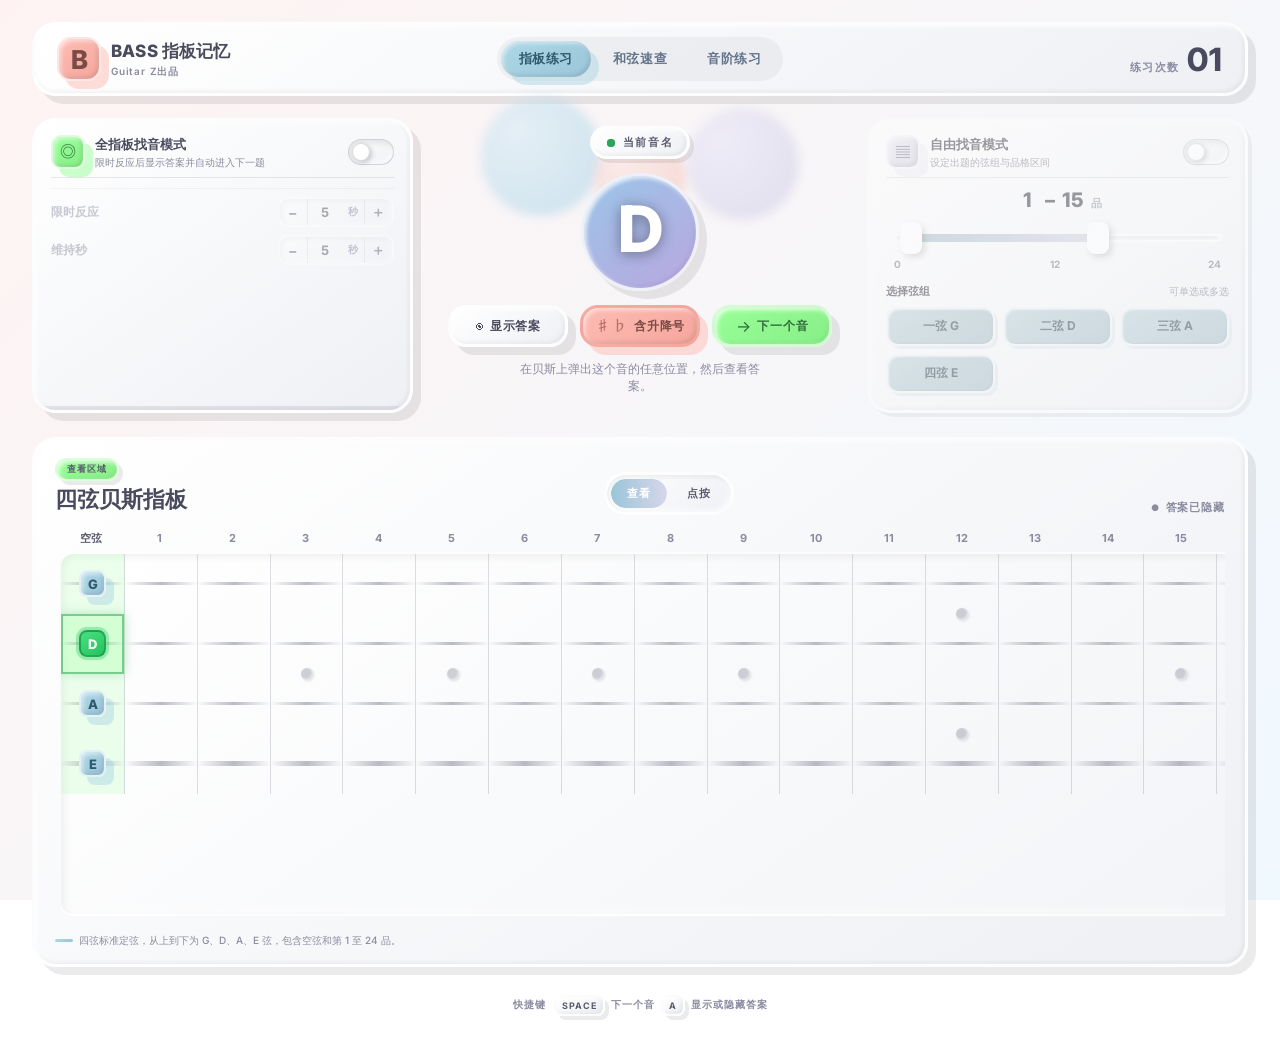
==== index.html @ ee055e01 "feat: 四弦贝斯指板记忆站（指板/和弦音琶音/音阶三页） - 沿用吉他站交互模式（乱序找音、点按练习、自动评分、限时分模式） - 指板：4 弦标准 E-A-D-G（含空弦和 0–24 品），5 弦" ====
<!doctype html>
<html lang="zh-CN">
  <head>
    <meta charset="UTF-8" />
    <meta name="viewport" content="width=device-width, initial-scale=1.0" />
    <meta name="theme-color" content="#fef3f2" />
    <title>BASS 指板记忆</title>
    <link rel="icon" href="data:image/svg+xml,%3Csvg xmlns='http://www.w3.org/2000/svg' viewBox='0 0 32 32'%3E%3Crect x='1' y='1' width='30' height='30' rx='7' fill='%23fef3f2' stroke='%23cdd3e0' stroke-width='2'/%3E%3Ctext x='16' y='23' text-anchor='middle' font-family='Arial' font-weight='bold' font-size='20' fill='%23f5a69c'%3EG%3C/text%3E%3C/svg%3E" />
    <link rel="preconnect" href="https://fonts.googleapis.com" />
    <link rel="preconnect" href="https://fonts.gstatic.com" crossorigin />
    <link href="https://fonts.googleapis.com/css2?family=Inter:wght@300;400;500;600;700;800&display=swap" rel="stylesheet" />
    <link rel="stylesheet" href="styles.css?v=24" />
  </head>
  <body>
    <main class="app-shell">
      <header class="topbar reveal fade-in">
        <a class="brand" href="index.html" aria-label="回到指板练习首页">
          <span class="brand-mark" aria-hidden="true">B</span>
          <span>
            <strong>BASS 指板记忆</strong>
            <small>Guitar Z出品</small>
          </span>
        </a>
        <nav class="tool-nav tabs" aria-label="工具导航">
          <a class="tool-tab active" href="index.html" aria-current="page">指板练习</a>
          <a class="tool-tab" href="chords.html">和弦速查</a>
          <a class="tool-tab" href="scales.html">音阶练习</a>
        </nav>
        <div class="round-count" aria-live="polite">
          <span>练习次数</span>
          <strong id="roundCount">01</strong>
        </div>
      </header>

      <!-- 新布局：顶部三栏（全指板找音模式 / 自由找音模式 / 当前音名）横向并列；下方指板铺满整列 -->
      <div class="layout-split">
        <div class="top-row">
          <!-- 左：全指板找音模式 -->
          <aside class="sidebar-controls sidebar-left reveal" aria-label="全指板找音模式">
            <article class="control-card brutal-shadow reveal stagger-1" id="autoRevealCard">
              <div class="control-title-row">
                <div class="control-icon" aria-hidden="true">◎</div>
                <div>
                  <h2>全指板找音模式</h2>
                  <p>限时反应后显示答案并自动进入下一题</p>
                </div>
                <label class="switch">
                  <input id="autoRevealToggle" type="checkbox" />
                  <span class="switch-track"><span class="switch-thumb"></span></span>
                  <span class="sr-only">开启全指板找音模式</span>
                </label>
              </div>
              <div class="setting-row" id="autoRevealSetting">
                <div class="speed-line">
                  <label for="autoRevealAtSeconds">限时反应</label>
                  <div class="number-field">
                    <button type="button" data-step-target="autoRevealAtSeconds" data-step="-1" aria-label="减少限时反应秒数">−</button>
                    <input id="autoRevealAtSeconds" type="number" value="5" min="1" max="60" step="1" inputmode="numeric" aria-label="限时反应秒数" />
                    <span>秒</span>
                    <button type="button" data-step-target="autoRevealAtSeconds" data-step="1" aria-label="增加限时反应秒数">＋</button>
                  </div>
                </div>
                <div class="speed-line">
                  <label for="autoRevealHoldSeconds">维持秒</label>
                  <div class="number-field">
                    <button type="button" data-step-target="autoRevealHoldSeconds" data-step="-1" aria-label="减少维持秒数">−</button>
                    <input id="autoRevealHoldSeconds" type="number" value="5" min="1" max="60" step="1" inputmode="numeric" aria-label="答案维持秒数" />
                    <span>秒</span>
                    <button type="button" data-step-target="autoRevealHoldSeconds" data-step="1" aria-label="增加维持秒数">＋</button>
                  </div>
                </div>
              </div>
              <div class="timer-track" aria-hidden="true"><span id="revealProgress"></span></div>
            </article>
          </aside>

          <!-- 中：当前音名 -->
          <section class="hero current-note-col reveal" aria-labelledby="current-note-label">
            <div class="hero-orbs" aria-hidden="true">
              <span class="orb orb-1"></span>
              <span class="orb orb-2"></span>
              <span class="orb orb-3"></span>
            </div>
            <div class="eyebrow reveal fade-in stagger-1" id="current-note-label">
              <span class="pulse-dot"></span>
              当前音名
            </div>

            <div class="note-column reveal scale-in stagger-2">
              <div class="note-stage">
                <div class="note-card brutal-shadow-lg" aria-live="assertive">
                  <span id="currentNote">C</span>
                </div>
              </div>
              <div class="note-actions">
                <button class="side-action reveal-action brutal-shadow brutal-shadow-hover" id="revealButton" type="button">
                  <span class="action-icon" aria-hidden="true">◉</span>
                  <span>显示答案</span>
                </button>
                <button class="side-action accidental-action brutal-shadow brutal-shadow-hover active" id="accidentalsToggle" type="button" aria-pressed="true">
                  <span class="action-icon" aria-hidden="true">♯♭</span>
                  <span>含升降号</span>
                </button>
                <button class="side-action next-action brutal-shadow brutal-shadow-hover" id="nextButton" type="button">
                  <span class="action-icon" aria-hidden="true">→</span>
                  <span>下一个音</span>
                </button>
              </div>
              <p class="instruction" id="instruction">在贝斯上弹出这个音的任意位置，然后查看答案。</p>
            </div>
          </section>

          <!-- 右：自由找音模式 -->
          <aside class="sidebar-controls sidebar-right reveal" aria-label="自由找音模式">
            <article class="control-card difficulty-card brutal-shadow reveal stagger-2" id="difficultyCard">
              <div class="control-title-row">
                <div class="control-icon" aria-hidden="true">▤</div>
                <div>
                  <h2>自由找音模式</h2>
                  <p>设定出题的弦组与品格区间</p>
                </div>
                <label class="switch">
                  <input id="difficultyToggle" type="checkbox" />
                  <span class="switch-track"><span class="switch-thumb"></span></span>
                  <span class="sr-only">开启自由找音模式</span>
                </label>
              </div>
              <div class="fret-range-slider" role="group" aria-label="品格范围选择">
                <div class="range-values" aria-live="polite">
                  <span id="fretRangeMin">1</span>
                  <span>–</span>
                  <span id="fretRangeMax">15</span>
                  <span>品</span>
                </div>
                <div class="range-track-wrap">
                  <div class="range-track-bg"></div>
                  <div class="range-track-fill" id="fretRangeFill"></div>
                  <input type="range" id="fretRangeMinInput" min="0" max="24" value="1" step="1" aria-label="起始品格" />
                  <input type="range" id="fretRangeMaxInput" min="0" max="24" value="15" step="1" aria-label="结束品格" />
                </div>
                <div class="range-labels">
                  <span>0</span>
                  <span>12</span>
                  <span>24</span>
                </div>
              </div>

              <div class="string-select-block">
                <div class="string-select-head">
                  <span class="string-select-label">选择弦组</span>
                  <span class="string-select-hint">可单选或多选</span>
                </div>
                <div class="string-buttons" id="stringButtons" role="group" aria-label="弦组选择">
                  <button type="button" class="string-btn" data-string="1">一弦 G</button>
                  <button type="button" class="string-btn" data-string="2">二弦 D</button>
                  <button type="button" class="string-btn" data-string="3">三弦 A</button>
                  <button type="button" class="string-btn" data-string="4">四弦 E</button>
                </div>
              </div>
            </article>
          </aside>
        </div>

        <section class="fretboard-section brutal-shadow reveal" aria-labelledby="fretboard-title">
          <div class="section-heading">
            <div>
              <p class="section-kicker" id="sectionKicker">查看区域</p>
              <h1 id="fretboard-title">四弦贝斯指板</h1>
            </div>

            <div class="mode-tabs" role="tablist" aria-label="模式切换（查看 / 点按）">
              <button class="mode-tab active" id="browseModeTab" type="button" role="tab" aria-selected="true" data-mode="browse">查看</button>
              <button class="mode-tab" id="practiceModeTab" type="button" role="tab" aria-selected="false" data-mode="practice">点按</button>
            </div>

            <div class="answer-status" id="answerStatus">
              <span aria-hidden="true">●</span>
              <span>答案已隐藏</span>
            </div>
          </div>

          <div class="practice-stats brutal-shadow" id="practiceStats" hidden>
            <div class="stat-item"><span>本题进度</span><strong id="statProgress">0 / 0</strong></div>
            <div class="stat-item"><span>首答正确</span><strong id="statCorrect">0</strong></div>
            <div class="stat-item"><span>答错题数</span><strong id="statWrong">0</strong></div>
            <div class="stat-item"><span>正确率</span><strong id="statAccuracy">—</strong></div>
            <div class="stat-item stat-best"><span>该难度最佳</span><strong id="statBest">—</strong></div>
          </div>

          <div class="fretboard-scroll" id="fretboardScroll" tabindex="0" aria-label="四弦贝斯指板，可横向滚动">
            <div class="fretboard-wrap">
              <div class="fret-numbers" id="fretNumbers"></div>
              <div class="fretboard" id="fretboard"></div>
            </div>
          </div>
          <p class="fretboard-hint"><span class="hint-line"></span> 四弦标准定弦，从上到下为 G、D、A、E 弦，包含空弦和第 1 至 24 品。</p>
        </section>
      </div>

      <footer class="reveal fade-in">
        <span>快捷键</span>
        <kbd>Space</kbd> 下一个音
        <kbd>A</kbd> 显示或隐藏答案
      </footer>
    </main>

    <div class="summary-overlay" id="summaryOverlay" hidden>
      <div class="summary-card brutal-shadow-lg" role="dialog" aria-modal="true" aria-labelledby="summaryTitle">
        <p class="section-kicker">本轮成绩</p>
        <h2 id="summaryTitle">本轮完成</h2>
        <p class="summary-sub" id="summarySub">本轮练习题已全部完成</p>
        <div class="summary-grid">
          <div><span>本轮题数</span><strong id="summaryTotal">0</strong></div>
          <div><span>首答正确</span><strong id="summaryCorrect">0</strong></div>
          <div><span>正确率</span><strong id="summaryAccuracy">0%</strong></div>
          <div><span>用时</span><strong id="summaryTime">0:00</strong></div>
          <div><span>平均每题</span><strong id="summaryAvg">0.0s</strong></div>
          <div><span>该难度最佳</span><strong id="summaryBest">0%</strong></div>
        </div>
        <button class="summary-again" id="summaryAgain" type="button">再来一轮</button>
      </div>
    </div>

    <script src="app.js?v=19"></script>
    <script>
      // 滚动触发入场动画：进入视口时添加 .in-view（播放一次）
      (function () {
        var nodes = document.querySelectorAll('.reveal');
        var reduce = window.matchMedia('(prefers-reduced-motion: reduce)').matches;
        if (reduce || !('IntersectionObserver' in window)) {
          nodes.forEach(function (el) { el.classList.add('in-view'); });
          return;
        }
        var io = new IntersectionObserver(function (entries) {
          entries.forEach(function (entry) {
            if (entry.isIntersecting) {
              entry.target.classList.add('in-view');
              io.unobserve(entry.target);
            }
          });
        }, { threshold: 0.12, rootMargin: '0px 0px -6% 0px' });
        nodes.forEach(function (el) { io.observe(el); });
      })();
    </script>
  </body>
</html>
---- styles.css ----
/* ============================================================
   Claymorphism — 黏土拟态浅色主题
   配色：浅桃→浅蓝页面渐变 + 白→浅灰中性黏土卡片 + 四色柔和彩色黏土
        （柔桃 / 宝宝蓝 / 薄荷 / 丁香）
   语言：双重阴影（外投影 + 内高光/内阴影）+ 大圆角 + 3px 白边
   交互：按钮 hover 上浮、active 下压（沿用 .clay-btn 逻辑）
   注：所有 class 名与 app.js 保持一致，仅重定义视觉层；
       布局 grid/flex、JS 状态类、@keyframes、媒体查询、reduced-motion
       全部原样保留。
   ============================================================ */

:root {
  color-scheme: light;

  /* 页面背景：浅桃 → 浅蓝，非常淡 */
  --bg: linear-gradient(135deg, #fef3f2 0%, #f0f9ff 100%);

  /* 中性黏土（卡片 / 导航栏基础） */
  --surface: linear-gradient(145deg, #ffffff, #eef0f4);

  /* 四种柔和低饱和彩色黏土 */
  --surface-pink: linear-gradient(145deg, #FDBCB4, #f5a69c);
  --surface-blue: linear-gradient(145deg, #ADD8E6, #9bc5d9);
  --surface-mint: linear-gradient(145deg, #98FF98, #88ef88);
  --surface-lilac: linear-gradient(145deg, #E6E6FA, #d6d6ea);

  --clay-border: 3px solid rgba(255, 255, 255, 0.8);
  --clay-border-sm: 2px solid rgba(255, 255, 255, 0.7);

  /* 中性黏土双重阴影 */
  --shadow-clay:
    8px 8px 0 rgba(0, 0, 0, 0.08),
    inset -2px -2px 4px rgba(0, 0, 0, 0.05),
    inset 2px 2px 4px rgba(255, 255, 255, 0.8);
  /* hover 上浮时更大的外投影 */
  --shadow-clay-lift:
    10px 10px 0 rgba(0, 0, 0, 0.08),
    inset -2px -2px 4px rgba(0, 0, 0, 0.05),
    inset 2px 2px 4px rgba(255, 255, 255, 0.8);
  /* active 下压时更小的外投影 */
  --shadow-clay-sm:
    4px 4px 0 rgba(0, 0, 0, 0.08),
    inset -2px -2px 4px rgba(0, 0, 0, 0.05),
    inset 2px 2px 4px rgba(255, 255, 255, 0.8);

  /* 彩色黏土阴影 */
  --shadow-clay-pink:
    8px 8px 0 rgba(253, 188, 180, 0.5),
    inset -2px -2px 4px rgba(0, 0, 0, 0.1),
    inset 2px 2px 4px rgba(255, 255, 255, 0.6);
  --shadow-clay-blue:
    8px 8px 0 rgba(173, 216, 230, 0.5),
    inset -2px -2px 4px rgba(0, 0, 0, 0.1),
    inset 2px 2px 4px rgba(255, 255, 255, 0.6);
  --shadow-clay-mint:
    8px 8px 0 rgba(152, 255, 152, 0.5),
    inset -2px -2px 4px rgba(0, 0, 0, 0.1),
    inset 2px 2px 4px rgba(255, 255, 255, 0.6);
  --shadow-clay-lilac:
    8px 8px 0 rgba(230, 230, 250, 0.5),
    inset -2px -2px 4px rgba(0, 0, 0, 0.1),
    inset 2px 2px 4px rgba(255, 255, 255, 0.6);

  /* 文字（深灰，绝不用白字） */
  --text: #4a4a5e;
  --text-2: #5b5b70;
  --text-3: #8a8aa0;

  /* 强调色（中饱和，保证浅底可读） */
  --blue: #6fa8c4;
  --blue-400: #4f8fb0;
  --purple: #a855f7;
  --purple-400: #8b3fd1;
  --pink: #f5a69c;
  --green: #2fa45a;

  --radius-card: 24px;
  --radius-btn: 18px;
  --radius-pill: 999px;

  --font: "Inter", "PingFang SC", "Microsoft YaHei", "Hiragino Sans GB", sans-serif;
}

* { box-sizing: border-box; }

html { scroll-behavior: smooth; }

body {
  margin: 0;
  min-width: 320px;
  max-width: 100%;
  overflow-x: hidden;
  min-height: 100vh;
  color: var(--text-2);
  background: var(--bg);
  background-attachment: fixed;
  font-family: var(--font);
  font-weight: 500;
  -webkit-font-smoothing: antialiased;
  text-rendering: optimizeLegibility;
}

button, input, select { font: inherit; }
button { color: inherit; cursor: pointer; }
[hidden] { display: none !important; }

.sr-only {
  position: absolute; width: 1px; height: 1px; padding: 0; margin: -1px;
  overflow: hidden; clip: rect(0, 0, 0, 0); white-space: nowrap; border: 0;
}

/* ---- 原 Neubrutalism 工具类：重定义为黏土阴影（保留类名） ---- */
.brutal-shadow { box-shadow: var(--shadow-clay); }
.brutal-shadow-lg { box-shadow: var(--shadow-clay); }
.brutal-shadow-hover { transition: transform .25s ease, box-shadow .25s ease; }

.app-shell {
  position: relative;
  width: 100%;
  max-width: 100%;
  margin: 0;
  padding: 22px 32px 24px;
}

/* ===================== 桌面左右分栏布局（方案三） ===================== */
/* 左：练习设置侧栏（粘性、垂直堆叠）；右：当前音名 + 指板主区 */
.layout-split {
  display: flex;
  flex-direction: column;
  gap: 18px;
  align-items: stretch;
}

/* 顶部三栏：全指板找音模式 / 自由找音模式 / 当前音名 横向并列 */
.top-row {
  display: grid;
  grid-template-columns: minmax(240px, 1fr) minmax(260px, 1.1fr) minmax(240px, 1fr);
  gap: 18px;
  align-items: stretch;
}

.sidebar-controls {
  display: grid;
  gap: 14px;
  align-self: stretch;
  position: static;
}

.main-column {
  display: flex;
  flex-direction: column;
  gap: 18px;
  min-width: 0; /* 允许内部指板横向滚动时正确收缩 */
}

/* ===================== 顶栏 ===================== */
.topbar {
  display: grid;
  grid-template-columns: 1fr auto 1fr;
  align-items: center;
  gap: 8px;
  min-height: 54px;
  padding: 9px 16px;
  margin-bottom: 18px;
  background: var(--surface);
  border: var(--clay-border);
  border-radius: var(--radius-card);
  box-shadow: var(--shadow-clay);
}
.brand { justify-self: start; }
.tool-nav { justify-self: center; }
.round-count { justify-self: end; }

.brand {
  display: flex;
  gap: 10px;
  align-items: center;
  color: var(--text);
  text-decoration: none;
}

.brand-mark {
  display: grid;
  width: 36px;
  height: 36px;
  place-items: center;
  color: #7a4a44; /* 深色同色系，保证可读 */
  background: var(--surface-pink);
  border: var(--clay-border-sm);
  border-radius: 12px;
  font-family: var(--font);
  font-size: 20px;
  font-weight: 800;
  box-shadow: var(--shadow-clay-pink);
}

.brand strong, .brand small { display: block; }
.brand strong {
  font-size: 14px;
  font-weight: 800;
  letter-spacing: 0.01em;
  color: var(--text);
}
.brand small { margin-top: 2px; font-size: 9px; font-weight: 600; color: var(--text-3); letter-spacing: 0.08em; }

.round-count {
  display: flex; align-items: baseline; gap: 8px;
  font-size: 11px; font-weight: 700; text-transform: uppercase; letter-spacing: 0.1em;
  color: var(--text-3);
}
.round-count strong { font-family: var(--font); font-size: 24px; font-weight: 800; color: var(--text); }

/* 顶栏工具导航（与其他工具页互链） */
.tool-nav { display: flex; align-items: center; margin-right: 4px; }
.tool-link {
  display: inline-flex;
  align-items: center;
  gap: 6px;
  padding: 8px 14px;
  color: #2f5a6e;
  background: var(--surface-blue);
  border: var(--clay-border-sm);
  border-radius: var(--radius-pill);
  font-size: 11px;
  font-weight: 700;
  letter-spacing: 0.04em;
  text-decoration: none;
  box-shadow: var(--shadow-clay-blue);
  transition: transform .2s ease, box-shadow .2s ease, filter .2s ease;
}
.tool-link:hover { transform: translateY(-2px); filter: brightness(1.05); }
.tool-link:active { transform: translateY(1px); }
.tool-link:focus-visible { outline: 3px solid var(--purple-400); outline-offset: 2px; }

/* 顶栏双 Tab 切换器（指板练习 ↔ 和弦速查） */
.tool-nav.tabs {
  gap: 4px;
  padding: 4px;
  margin-right: 0;
  background: rgba(15, 23, 42, 0.04);
  border-radius: var(--radius-pill);
}
.tool-tab {
  display: inline-flex;
  align-items: center;
  justify-content: center;
  padding: 7px 16px;
  border-radius: var(--radius-pill);
  font-size: 12px;
  font-weight: 700;
  letter-spacing: 0.04em;
  color: #64748b;
  text-decoration: none;
  white-space: nowrap;
  transition: transform .2s ease, box-shadow .2s ease, filter .2s ease, background .2s ease, color .2s ease;
}
.tool-tab:hover { color: #2f5a6e; }
.tool-tab.active {
  color: #2f5a6e;
  background: var(--surface-blue);
  box-shadow: var(--shadow-clay-blue);
}
.tool-tab.active:hover { filter: brightness(1.05); }
.tool-tab:active { transform: translateY(1px); }
.tool-tab:focus-visible { outline: 3px solid var(--purple-400); outline-offset: 2px; }

/* 桌面大屏：放大标题栏，让顶部视觉更有分量，同时进一步压缩旧空白 */
@media (min-width: 1041px) {
  .topbar { min-height: 72px; padding: 12px 22px; margin-bottom: 22px; }
  .brand-mark { width: 44px; height: 44px; font-size: 26px; border-radius: 14px; }
  .brand strong { font-size: 17px; }
  .brand small { font-size: 10px; }
  .round-count strong { font-size: 32px; }
  .tool-link { padding: 9px 16px; font-size: 12px; }
  .tool-tab { padding: 9px 18px; font-size: 13px; }

  /* 分栏：随屏幕加宽适当放大侧栏与间距，内容铺满 */
  .layout-split { grid-template-columns: minmax(268px, 300px) minmax(0, 1fr); gap: 24px; }
  .sidebar-controls { gap: 16px; }
  .control-card { padding: 16px 18px 14px; }
  .control-card h2 { font-size: 15px; }

  /* 中央音名：更大更醒目 */
  .note-card { width: 152px; height: 152px; }
  .note-card span { font-size: 86px; }
  .note-actions { gap: 14px; }
  .side-action { width: 140px; min-height: 48px; font-size: 13px; }
  .instruction { font-size: 13px; max-width: 300px; }

  /* 指板区域：放大行高与字号，铺满宽度 */
  .section-heading h1 { font-size: 28px; }
  .fretboard-section { padding: 20px 26px 20px; }
  .fretboard { grid-template-rows: repeat(6, 46px); }
  .fret-numbers { font-size: 12px; }
  .fretboard-hint { font-size: 11px; }
  .answer-note { width: 30px; height: 30px; font-size: 13px; }
  .fret-inlay { width: 14px; height: 14px; }
  .practice-stats { padding: 12px 18px; }
  .stat-item strong { font-size: 17px; }
  .mode-tab { padding: 9px 20px; font-size: 12px; }
}

/* 超宽屏：增加外边距呼吸感，并适度放大侧栏与核心字号 */
@media (min-width: 1600px) {
  .app-shell { padding: 26px 48px 28px; }
  .layout-split { grid-template-columns: minmax(300px, 340px) minmax(0, 1fr); gap: 32px; }
  .sidebar-controls { gap: 18px; }
  .note-card { width: 168px; height: 168px; }
  .note-card span { font-size: 96px; }
  .section-heading h1 { font-size: 32px; }
  .fretboard { grid-template-rows: repeat(6, 52px); }
  .answer-note { width: 34px; height: 34px; font-size: 14px; }
}

/* ===================== Hero ===================== */
.hero {
  position: relative;
  padding: 8px 0 18px;
  text-align: center;
  overflow: visible;
}

/* 浮动柔光黏土球（视差感） */
.hero-orbs {
  position: absolute;
  left: 0; right: 0; top: -30px;
  height: 320px;
  pointer-events: none;
  z-index: 0;
}
.orb {
  position: absolute;
  border-radius: 50%;
  filter: blur(5px);
  opacity: 0.5;
  will-change: transform;
}
.orb-1 {
  width: 120px; height: 120px; left: 12%; top: 8px;
  background: radial-gradient(circle at 30% 30%, #cfe8f5, #aed6ea 70%);
  animation: float 6s ease-in-out infinite;
}
.orb-2 {
  width: 92px; height: 92px; left: 50%; margin-left: -46px; top: 44px;
  background: radial-gradient(circle at 30% 30%, #fbe0db, #f5c4bb 70%);
  animation: float 7s ease-in-out infinite 0.6s;
}
.orb-3 {
  width: 112px; height: 112px; right: 12%; top: 20px;
  background: radial-gradient(circle at 30% 30%, #e4e2f7, #d2cfe9 70%);
  animation: float 6.5s ease-in-out infinite 1.2s;
}

.eyebrow {
  position: relative;
  z-index: 1;
  display: inline-flex;
  align-items: center;
  gap: 8px;
  margin-bottom: 14px;
  padding: 6px 14px;
  color: var(--text-2);
  background: var(--surface);
  border: var(--clay-border);
  border-radius: var(--radius-pill);
  box-shadow: var(--shadow-clay-sm);
  font-size: 11px;
  font-weight: 700;
  letter-spacing: 0.14em;
  text-transform: uppercase;
}

.pulse-dot {
  display: inline-block;
  width: 8px; height: 8px;
  border-radius: 50%;
  background: var(--green);
  position: relative;
}
.pulse-dot::after {
  content: "";
  position: absolute;
  inset: 0;
  border-radius: 50%;
  background: var(--green);
  animation: pulse-ring 1.6s ease-out infinite;
}

/* ===================== 控制卡片（侧栏内） ===================== */
/* 注：原 .main-stage / .stage-controls 三栏布局已重构为 .layout-split 左右分栏，
   本区块仅保留 .control-card 及其子元素的视觉与交互规则。 */

/* ---- 控制卡片：中性黏土 + 悬停上浮 ---- */
.control-card {
  position: relative;
  padding: 14px 16px 12px;
  overflow: hidden;
  background: var(--surface);
  border: var(--clay-border);
  border-radius: var(--radius-card);
  box-shadow: var(--shadow-clay);
  display: flex;
  flex-direction: column;
  transition: opacity .7s ease, transform .7s ease, translate .3s ease,
              box-shadow .3s ease, border-color .3s ease;
}
.control-card:hover {
  translate: 0 -6px;
  box-shadow: var(--shadow-clay-lift);
  border-color: rgba(255, 255, 255, 0.95);
}
.control-card.disabled {
  opacity: 0.55 !important;
  pointer-events: none;
  filter: grayscale(0.55);
  cursor: not-allowed;
  box-shadow: var(--shadow-clay-sm);
  transition: opacity .7s ease, filter .3s ease, box-shadow .3s ease, border-color .3s ease;
}
/* 自由找音模式开关始终可点，用于从查看模式一键进入点按模式 */
.difficulty-card .switch { pointer-events: auto; }
/* 练习模式下高亮难度卡片，标识其当前可操作 */
.control-card.highlight {
  border-color: rgba(178, 162, 222, 0.95);
  box-shadow: var(--shadow-clay-lilac), 0 0 0 3px rgba(230, 230, 250, 0.7);
}
.control-card.highlight:hover {
  border-color: rgba(178, 162, 222, 0.95);
  box-shadow: var(--shadow-clay-lilac), 0 0 0 3px rgba(230, 230, 250, 0.7);
}

.control-title-row {
  display: grid;
  grid-template-columns: 34px 1fr auto;
  gap: 10px;
  align-items: center;
  padding-bottom: 8px;
  border-bottom: 1px solid rgba(120, 120, 140, 0.18);
}
.control-icon {
  display: grid;
  width: 34px; height: 34px;
  place-items: center;
  color: #2f5a6e;
  background: var(--surface-blue);
  border: var(--clay-border-sm);
  border-radius: 10px;
  font-size: 16px;
  box-shadow: var(--shadow-clay-blue);
}
.accidental-card .control-icon,
.difficulty-card .control-icon { font-size: 14px; }
/* 自动模式 = 薄荷；升降号 = 桃；难度 = 丁香 */
#autoRevealCard .control-icon { background: var(--surface-mint); color: #2f6b3a; box-shadow: var(--shadow-clay-mint); }
.accidental-card .control-icon { background: var(--surface-pink); color: #7a4a44; box-shadow: var(--shadow-clay-pink); }
.difficulty-card .control-icon { background: var(--surface-lilac); color: #4a4a6e; box-shadow: var(--shadow-clay-lilac); }

.control-card h2 { margin: 0 0 2px; font-size: 13px; font-weight: 700; color: var(--text); }
.control-card p { margin: 0; font-size: 10px; font-weight: 500; color: var(--text-3); line-height: 1.3; }

.switch { position: relative; cursor: pointer; }
.switch input { position: absolute; opacity: 0; pointer-events: none; }
.switch-track {
  display: block; width: 46px; height: 26px; padding: 3px;
  background: var(--surface); border: 1px solid rgba(140, 140, 160, 0.35); border-radius: var(--radius-pill);
  box-shadow: inset 3px 3px 6px rgba(0, 0, 0, 0.1), inset -2px -2px 5px rgba(255, 255, 255, 0.85);
  transition: background .2s ease, border-color .2s ease;
}
.switch-thumb {
  display: block; width: 18px; height: 18px; background: #ffffff;
  border: 1px solid rgba(120, 120, 140, 0.25); border-radius: 50%;
  transition: transform .2s ease, background .2s ease;
  box-shadow: 2px 2px 5px rgba(0, 0, 0, 0.2);
}
.switch input:checked + .switch-track { background: var(--surface-mint); border-color: rgba(255, 255, 255, 0.7); }
.switch input:checked + .switch-track .switch-thumb { transform: translateX(16px); background: #ffffff; border-color: rgba(255,255,255,0.5); }
.switch input:focus-visible + .switch-track { outline: 3px solid var(--purple-400); outline-offset: 2px; }

.setting-row {
  display: flex; align-items: center; justify-content: space-between;
  margin-top: 10px; padding-top: 8px;
  border-top: 1px solid rgba(120, 120, 140, 0.18);
  font-size: 12px; font-weight: 700; color: var(--text-3);
  opacity: 0.45; pointer-events: none; transition: opacity .2s ease;
}
.setting-row.enabled { opacity: 1; pointer-events: auto; }
.setting-row > span:first-child,
.setting-row > label { font-size: 10px; font-weight: 700; text-transform: uppercase; letter-spacing: 0.08em; opacity: 0.85; }

.number-field {
  display: flex; height: 30px; align-items: center;
  color: var(--text); background: var(--surface);
  border: var(--clay-border-sm); border-radius: 10px;
  box-shadow: inset 2px 2px 5px rgba(0, 0, 0, 0.07), inset -2px -2px 5px rgba(255, 255, 255, 0.8);
}
.number-field button {
  width: 28px; height: 100%; padding: 0; background: transparent; border: 0;
  border-right: 1px solid rgba(120, 120, 140, 0.2); color: var(--text-2);
  font-weight: 700; font-size: 14px; cursor: pointer;
  transition: background .15s ease, color .15s ease;
}
.number-field button:hover { background: rgba(155, 197, 217, 0.35); color: var(--text); }
.number-field button:last-child { border-right: 0; border-left: 1px solid rgba(120, 120, 140, 0.2); }
.number-field input {
  width: 34px; padding: 0; text-align: center; background: transparent; border: 0; outline: 0;
  color: var(--text); font-weight: 700; font-size: 13px; appearance: textfield;
}
.number-field input::-webkit-inner-spin-button { display: none; }
.number-field span { padding: 0 6px; font-size: 10px; font-weight: 700; color: var(--text-3); }
.speed-fields { display: flex; align-items: center; gap: 6px; flex-wrap: wrap; }
.equals { font-size: 14px; font-weight: 700; color: var(--text-3); }
.speed-line { display: flex; align-items: center; justify-content: space-between; gap: 8px; width: 100%; }
.setting-row#autoRevealSetting { flex-direction: column; align-items: stretch; gap: 8px; }

.timer-track { position: absolute; right: 0; bottom: 0; left: 0; height: 4px; background: rgba(120, 120, 140, 0.14); }
.timer-track span { display: block; width: 0; height: 100%; background: var(--surface-blue); border-radius: 0 4px 4px 0; }


/* 品格区间双滑块 */
.fret-range-slider { margin-top: 10px; }
.string-select-block { margin-top: 14px; }
.string-select-head {
  display: flex; align-items: baseline; justify-content: space-between;
  gap: 8px; margin-bottom: 8px;
}
.string-select-label { font-size: 11px; font-weight: 700; color: var(--text); }
.string-select-hint { font-size: 10px; font-weight: 500; color: var(--text-3); }
.string-buttons { display: grid; grid-template-columns: repeat(3, 1fr); gap: 8px; }
.string-btn {
  appearance: none; -webkit-appearance: none;
  border: 2px solid rgba(255, 255, 255, 0.7);
  border-radius: 12px; padding: 9px 0; font-family: var(--font);
  font-size: 12px; font-weight: 600; cursor: pointer; color: var(--text-3);
  background: #f1f3f8;
  box-shadow: inset 1px 1px 2px rgba(0, 0, 0, 0.04), inset -1px -1px 2px rgba(255, 255, 255, 0.85);
  transition: transform .15s ease, box-shadow .2s ease, background .2s ease, color .2s ease;
}
.string-btn:hover { transform: translateY(-2px); }
.string-btn:active { transform: translateY(1px); }
.string-btn.active {
  color: #2f5a6e; font-weight: 700;
  background: linear-gradient(145deg, #ADD8E6, #9bc5d9);
  border-color: rgba(255, 255, 255, 0.8);
  box-shadow: 3px 3px 0 rgba(173, 216, 230, 0.35), inset -1px -1px 2px rgba(0, 0, 0, 0.06), inset 1px 1px 2px rgba(255, 255, 255, 0.6);
}
.string-btn:focus-visible { outline: 3px solid var(--purple-400); outline-offset: 2px; }
.range-values {
  display: flex; align-items: baseline; justify-content: center; gap: 4px; margin-bottom: 10px;
  font-size: 20px; font-weight: 800; color: var(--text);
}
.range-values span:nth-child(1),
.range-values span:nth-child(3) { display: inline-block; min-width: 28px; text-align: center; }
.range-values span:nth-child(4) { font-size: 11px; font-weight: 700; opacity: 0.8; color: var(--text-3); }

.range-track-wrap { position: relative; height: 32px; margin: 0 8px; }
.range-track-bg,
.range-track-fill {
  position: absolute; top: 50%; left: 0; right: 0; height: 8px; margin-top: -4px;
  background: var(--surface); border: 2px solid rgba(255, 255, 255, 0.85); border-radius: var(--radius-pill);
  box-shadow: inset 2px 2px 4px rgba(0, 0, 0, 0.07), inset -2px -2px 4px rgba(255, 255, 255, 0.8);
}
.range-track-fill { right: auto; background: linear-gradient(90deg, #9bc5d9, #d6d6ea); border: 0; box-shadow: none; }

.range-track-wrap input[type="range"] {
  position: absolute; top: 0; left: -8px; width: calc(100% + 16px); height: 100%;
  margin: 0; padding: 0; background: transparent;
  -webkit-appearance: none; appearance: none; pointer-events: none;
}
.range-track-wrap input[type="range"]::-webkit-slider-runnable-track { height: 8px; background: transparent; }
.range-track-wrap input[type="range"]::-moz-range-track { height: 8px; background: transparent; }
.range-track-wrap input[type="range"]::-webkit-slider-thumb {
  position: relative; z-index: 2; width: 22px; height: 32px; margin-top: -12px;
  background: #ffffff; border: 2px solid rgba(255, 255, 255, 0.9); border-radius: 8px;
  box-shadow: 3px 3px 6px rgba(0, 0, 0, 0.18);
  cursor: pointer; pointer-events: auto; -webkit-appearance: none; appearance: none;
  transition: transform .12s ease;
}
.range-track-wrap input[type="range"]::-moz-range-thumb {
  width: 22px; height: 32px; background: #ffffff; border: 2px solid rgba(255, 255, 255, 0.9); border-radius: 8px;
  box-shadow: 3px 3px 6px rgba(0, 0, 0, 0.18); cursor: pointer; pointer-events: auto;
}
.range-track-wrap input[type="range"]:active::-webkit-slider-thumb { transform: scale(1.12); }
.range-track-wrap input[type="range"]:focus-visible::-webkit-slider-thumb { outline: 3px solid var(--purple-400); outline-offset: 2px; }
.range-track-wrap input[type="range"]:focus-visible::-moz-range-thumb { outline: 3px solid var(--purple-400); outline-offset: 2px; }

.range-labels { display: flex; justify-content: space-between; margin-top: 4px; padding: 0 8px; font-size: 10px; font-weight: 700; color: var(--text-3); }

/* ===================== 中央音名列 ===================== */
.note-column {
  display: flex;
  flex-direction: column;
  align-items: center;
  justify-content: center;
  align-self: center;
  text-align: center;
  gap: 14px;
  width: fit-content;
  margin: 0 auto;
  position: relative;
  z-index: 1;
}

.note-stage { display: flex; justify-content: center; align-items: center; }

.note-card {
  position: relative;
  display: grid;
  width: 118px;
  height: 118px;
  place-items: center;
  color: #fff;
  background: linear-gradient(145deg, #9bc5e8, #b9a7e0);
  border: var(--clay-border);
  border-radius: 50%;
  box-shadow: var(--shadow-clay);
  transition: transform .3s ease, box-shadow .3s ease;
}
.note-card:hover {
  transform: translateY(-6px) scale(1.03);
  box-shadow: var(--shadow-clay-lift);
}
.note-card span {
  display: block;
  position: relative;
  width: 100%;
  text-align: center;
  font-family: var(--font);
  font-size: 64px;
  line-height: 1;
  font-weight: 800;
  transform: translateY(-3px);
  text-shadow: 0 2px 14px rgba(0, 0, 0, 0.4);
}
/* 升降号作为右上角小标 */
.note-card .note-accidental {
  position: absolute;
  left: 58%;
  top: 10%;
  display: inline-block;
  width: auto;
  font-size: 0.5em;
  line-height: 1;
  font-weight: 800;
  pointer-events: none;
  white-space: nowrap;
  text-shadow: none;
}
.note-card.accidental { background: linear-gradient(145deg, #f5a69c, #ec9aa6); }
.note-card.pop span { animation: note-pop 320ms ease; }
@keyframes note-pop {
  0% { opacity: 0; transform: scale(0.65) rotate(-8deg); }
  100% { opacity: 1; transform: scale(1) rotate(0) translateY(-3px); }
}

.note-actions { display: flex; gap: 12px; justify-content: center; }

/* 按钮：黏土凸起 + hover 上浮 / active 下压 */
.side-action {
  position: relative;
  overflow: hidden;
  display: inline-flex;
  width: 120px;
  min-height: 42px;
  align-items: center;
  justify-content: center;
  gap: 6px;
  border: var(--clay-border);
  border-radius: var(--radius-btn);
  background: var(--surface);
  color: var(--text);
  font-size: 12px;
  font-weight: 700;
  text-transform: uppercase;
  letter-spacing: 0.06em;
  box-shadow: var(--shadow-clay);
  transition: transform .25s ease, box-shadow .25s ease, border-color .25s ease, color .25s ease;
}
.side-action > * { position: relative; z-index: 1; }
.side-action::after {
  content: "";
  position: absolute;
  inset: 0;
  border-radius: inherit;
  background: transparent;
  transform: scale(0);
  opacity: 0;
  transition: transform .4s ease, opacity .35s ease;
  z-index: 0;
}
.side-action:hover {
  transform: translateY(-2px);
  box-shadow: var(--shadow-clay-lift);
  border-color: rgba(255, 255, 255, 0.95);
  color: var(--text);
}
.side-action:hover::after { transform: scale(1); opacity: 1; }
.side-action:active { transform: translateY(2px); box-shadow: var(--shadow-clay-sm); }
.side-action:focus-visible { outline: 3px solid var(--purple-400); outline-offset: 2px; }

.next-action { background: var(--surface-mint); border-color: rgba(255, 255, 255, 0.6); color: #2f6b3a; }
.next-action::after { background: transparent; }

/* 含升降号：可点击切换，高亮（active）表示题目默认包含升降号 */
.accidental-action { background: var(--surface); color: var(--text-3); border-color: var(--clay-border); }
.accidental-action.active {
  background: var(--surface-pink);
  color: #7a4a44;
  border-color: rgba(245, 166, 156, 0.7);
  box-shadow: var(--shadow-clay-pink);
}
.accidental-action.active .action-icon { color: #b96e64; }

.action-icon { font-size: 16px; font-weight: 400; }
.instruction { margin: 0; font-size: 12px; font-weight: 500; max-width: 240px; line-height: 1.4; color: var(--text-3); }

/* ===================== 指板区 ===================== */
.fretboard-section {
  position: relative;
  padding: 16px 20px 16px;
  background: var(--surface);
  border: var(--clay-border);
  border-radius: 24px;
  box-shadow: var(--shadow-clay);
}

.section-heading { display: flex; align-items: flex-end; justify-content: space-between; gap: 12px; margin-bottom: 12px; flex-wrap: wrap; }
.section-kicker {
  display: inline-block; margin: 0 0 4px; padding: 3px 10px;
  color: var(--text-2); background: var(--surface-mint);
  border: var(--clay-border-sm); border-radius: var(--radius-pill);
  font-size: 9px; font-weight: 700; letter-spacing: 0.12em; text-transform: uppercase;
  box-shadow: var(--shadow-clay-sm);
}
.section-heading h1 {
  margin: 0; font-family: var(--font); font-size: 22px; font-weight: 800;
  color: var(--text);
}

/* 浏览 / 练习 模式切换：border-fill（渐变从左铺满） */
.mode-tabs {
  display: flex; padding: 4px; gap: 4px;
  background: var(--surface); border: var(--clay-border); border-radius: var(--radius-pill);
  box-shadow: inset 2px 2px 5px rgba(0, 0, 0, 0.07), inset -2px -2px 5px rgba(255, 255, 255, 0.8);
}
.mode-tab {
  position: relative;
  overflow: hidden;
  z-index: 0;
  padding: 7px 16px;
  background: transparent;
  border: 0;
  border-radius: var(--radius-pill);
  cursor: pointer;
  font-size: 11px;
  font-weight: 700;
  letter-spacing: 0.08em;
  text-transform: uppercase;
  color: var(--text-2);
  transition: color .3s ease;
}
.mode-tab::before {
  content: "";
  position: absolute;
  inset: 0;
  background: linear-gradient(90deg, #9bc5d9, #d6d6ea);
  border-radius: var(--radius-pill);
  transform: scaleX(0);
  transform-origin: left;
  transition: transform .3s ease;
  z-index: -1;
}
.mode-tab:hover { color: var(--text); }
.mode-tab:hover::before { transform: scaleX(1); }
.mode-tab.active { color: #fff; }
.mode-tab.active::before { transform: scaleX(1); }
.mode-tab:focus-visible { outline: 3px solid var(--purple-400); outline-offset: 2px; }

.answer-status { display: flex; align-items: center; gap: 6px; font-size: 11px; font-weight: 700; text-transform: uppercase; letter-spacing: 0.08em; color: var(--text-3); }
.answer-status > span:first-child { color: var(--text-3); font-size: 9px; }
.answer-status.visible { color: var(--green); }
.answer-status.visible > span:first-child { color: var(--green); }

/* 练习统计栏 */
.practice-stats {
  display: flex; flex-wrap: wrap; align-items: center; gap: 6px;
  margin: -4px 0 12px; padding: 10px 14px;
  background: var(--surface-mint);
  border: var(--clay-border-sm);
  border-radius: 14px;
  box-shadow: var(--shadow-clay-mint);
}
.stat-item { display: flex; align-items: baseline; gap: 5px; padding-right: 8px; border-right: 1px solid rgba(47, 107, 58, 0.25); }
.stat-item:last-child { border-right: 0; }
.stat-item span { font-size: 9px; font-weight: 700; text-transform: uppercase; letter-spacing: 0.08em; color: var(--text-3); }
.stat-item strong { font-family: var(--font); font-size: 15px; font-weight: 800; color: var(--text); }
.stat-item.stat-best strong { color: var(--green); }

.fretboard-scroll {
  overflow-x: auto;
  padding: 4px 4px 12px;
  scrollbar-color: var(--text-3) transparent;
  scrollbar-width: thin;
  -webkit-overflow-scrolling: touch;
}
.fretboard-scroll::-webkit-scrollbar { height: 10px; }
.fretboard-scroll::-webkit-scrollbar-thumb { background: rgba(120, 120, 140, 0.4); border-radius: var(--radius-pill); }
.fretboard-scroll:focus-visible { outline: 3px solid var(--purple-400); outline-offset: 3px; }
.fretboard-wrap { width: 156.25%; }
.fret-numbers { display: grid; grid-template-columns: clamp(40px, 5vw, 72px) repeat(24, minmax(40px, 1fr)); min-width: max-content; }
.fret-numbers { margin-bottom: 6px; font-size: 11px; font-weight: 700; text-align: center; color: var(--text-3); }
.fret-numbers span:first-child { font-weight: 700; color: var(--text-2); }

.fretboard {
  position: relative;
  display: grid;
  grid-template-columns: clamp(40px, 5vw, 72px) repeat(24, minmax(40px, 1fr));
  grid-template-rows: repeat(6, 30px);
  overflow: hidden;
  min-width: max-content;
  background: linear-gradient(145deg, #ffffff, #eef0f4);
  border: var(--clay-border-sm);
  border-radius: 14px;
  box-shadow: inset 3px 3px 8px rgba(0, 0, 0, 0.06), inset -3px -3px 8px rgba(255, 255, 255, 0.7);
}

.fret-cell {
  position: relative;
  display: grid;
  place-items: center;
  margin: 0;
  padding: 0;
  background: transparent;
  border: 0;
  border-right: 1px solid rgba(120, 120, 140, 0.25);
  font: inherit;
  color: inherit;
  cursor: default;
  transition: background .25s ease, box-shadow .25s ease;
  /* 微信 web-view 触摸优化：禁止双击缩放、移除点击高亮，提升点按响应 */
  touch-action: manipulation;
  -webkit-tap-highlight-color: transparent;
  -webkit-user-select: none;
  user-select: none;
}
.fretboard.practice .fret-cell { cursor: pointer; }
/* 微信 web-view 中确保可点按格子的 pointer-events 不被父级滚动容器覆盖 */
.fretboard.practice .fret-cell.in-range {
  pointer-events: auto;
  touch-action: manipulation;
}
.fret-cell:focus-visible { outline: 3px solid var(--purple-400); outline-offset: -3px; z-index: 5; }
.fret-cell.open { background: rgba(152, 255, 152, 0.18); }
.fret-cell::after {
  content: "";
  position: absolute;
  z-index: 1;
  width: calc(100% + 2px);
  height: var(--string-size, 3px);
  left: -1px;
  background: linear-gradient(90deg, rgba(120, 120, 140, 0), rgba(120, 120, 140, 0.5), rgba(120, 120, 140, 0));
  pointer-events: none; /* 琴弦线不拦截点击，确保事件落在格子本体 */
}

.string-label {
  position: relative;
  z-index: 3;
  display: grid;
  width: 27px; height: 27px;
  place-items: center;
  color: #2f5a6e;
  background: var(--surface-blue);
  border: var(--clay-border-sm);
  border-radius: 8px;
  font-family: var(--font);
  font-weight: 800;
  font-size: 13px;
  box-shadow: var(--shadow-clay-blue);
  pointer-events: none; /* 弦名标签不拦截点击 */
}

.answer-note {
  position: relative;
  z-index: 4;
  display: grid;
  width: 26px; height: 26px;
  place-items: center;
  color: #2f5a6e;
  background: var(--surface-blue);
  border: var(--clay-border-sm);
  border-radius: 50%;
  box-shadow: var(--shadow-clay-blue);
  font-family: var(--font);
  font-size: 12px;
  font-weight: 800;
  letter-spacing: -0.04em;
  opacity: 0;
  transform: scale(0.5);
  transition: opacity .18s ease, transform .18s ease;
  pointer-events: none; /* 音名圆点不拦截点击，确保事件落在格子本体 */
}
.fretboard.show-answer .answer-note.match { opacity: 1; transform: scale(1); }

/* 空弦位置：当前音等于空弦音时，不再创建/显示 answer-note（避免与 string-label 重复），
   仅通过 cell.match 高亮 string-label，保持界面简洁 */
.fret-cell.open.match {
  background: rgba(152, 255, 152, 0.42);
  box-shadow: inset 0 0 0 2px rgba(47, 164, 90, 0.55), 0 0 10px rgba(47, 164, 90, 0.28);
}
.fret-cell.open.match .string-label {
  background: linear-gradient(145deg, #4ade80, #22c55e);
  color: #fff;
  border-color: rgba(21, 128, 61, 0.55);
  box-shadow: 0 0 0 3px rgba(34, 197, 94, 0.35);
}

/* 练习模式：限定品格区间之外的格子淡化 */
.fret-cell.dimmed { opacity: 0.28; pointer-events: none; }

/* 练习模式：选中的难度区间/弦组范围高亮（与 dimmed 形成强对比）
   浅蓝→丁香渐变填充 + 蓝色内描边环 + 柔和外发光，清晰标识当前可点按范围 */
.fret-cell.in-range {
  background: linear-gradient(145deg, rgba(173, 216, 230, 0.42), rgba(214, 214, 234, 0.34));
  box-shadow:
    inset 0 0 0 1.5px rgba(111, 168, 196, 0.6),
    inset 2px 2px 6px rgba(255, 255, 255, 0.55),
    0 0 8px rgba(155, 197, 217, 0.45);
}
/* 选中范围内、且处于悬停的点按单元格：进一步提亮，强调可交互 */
.fretboard.practice .fret-cell.in-range:hover {
  background: linear-gradient(145deg, rgba(173, 216, 230, 0.62), rgba(214, 214, 234, 0.5));
  box-shadow:
    inset 0 0 0 2px rgba(111, 168, 196, 0.8),
    inset 2px 2px 6px rgba(255, 255, 255, 0.6),
    0 0 12px rgba(155, 197, 217, 0.6);
}

/* 练习模式：答错闪红 */
.fret-cell.miss { animation: miss-flash 620ms ease; }
.fret-cell.miss::before {
  content: "✕";
  position: absolute;
  z-index: 6;
  display: grid;
  width: 22px; height: 22px;
  place-items: center;
  color: #fff;
  background: #ef4444;
  border: var(--clay-border-sm);
  border-radius: 50%;
  font-size: 12px;
  font-weight: 800;
  box-shadow: 3px 3px 6px rgba(239, 68, 68, 0.5);
}
@keyframes miss-flash {
  0% { background: rgba(239, 68, 68, 0.55); }
  100% { background: transparent; }
}

/* 练习模式：点中的正确格子高亮，并仅在该格子内显示答案圆点（不暴露其他弦答案） */
.fret-cell.hit .answer-note {
  outline: 3px solid #fff;
  outline-offset: 1px;
  box-shadow: 0 0 0 4px rgba(47, 164, 90, 0.5);
}
.fret-cell.hit .answer-note.match {
  opacity: 1;
  transform: scale(1);
}
/* 空弦位置点击正确后同样高亮 string-label（无 answer-note） */
.fret-cell.hit .string-label {
  outline: 3px solid #fff;
  outline-offset: 1px;
  box-shadow: 0 0 0 4px rgba(47, 164, 90, 0.5);
}

/* 真实品点标记（已写入 app.js，置于指板格子内） */
.fret-inlay {
  align-self: center;
  justify-self: center;
  width: 12px;
  height: 12px;
  border-radius: 50%;
  background: rgba(120, 120, 140, 0.35);
  box-shadow: 1px 1px 3px rgba(0, 0, 0, 0.12), inset -1px -1px 2px rgba(255, 255, 255, 0.6);
  pointer-events: none;
  z-index: 2;
}

.fretboard-hint { display: flex; align-items: center; gap: 6px; margin: 6px 0 0; font-size: 10px; font-weight: 500; color: var(--text-3); }
.hint-line { width: 18px; height: 3px; border-radius: var(--radius-pill); background: var(--surface-blue); }

footer {
  display: flex; align-items: center; justify-content: center; gap: 6px;
  padding: 12px 0; margin-top: 16px;
  font-size: 10px; font-weight: 700; text-transform: uppercase; letter-spacing: 0.1em;
  color: var(--text-3);
}
footer > span { margin-right: 2px; }
footer a { margin-left: 6px; color: var(--text-2); text-underline-offset: 2px; font-weight: 700; }
footer a:hover { color: var(--blue); }
kbd { padding: 3px 6px; color: var(--text-2); background: var(--surface); border: var(--clay-border-sm); border-radius: 8px; font-family: var(--font); font-size: 9px; font-weight: 700; box-shadow: var(--shadow-clay-sm); }

/* ===================== 成绩汇总弹窗 ===================== */
.summary-overlay {
  position: fixed;
  inset: 0;
  z-index: 50;
  display: grid;
  place-items: center;
  padding: 20px;
  background: rgba(60, 60, 80, 0.35);
  backdrop-filter: blur(6px);
  -webkit-backdrop-filter: blur(6px);
}
.summary-card {
  width: min(460px, 100%);
  padding: 32px 30px 28px;
  text-align: center;
  background: var(--surface);
  border: var(--clay-border);
  border-radius: 24px;
  box-shadow: var(--shadow-clay-lift);
  animation: scaleIn .4s ease;
}
.summary-card .section-kicker { margin-bottom: 8px; }
.summary-card h2 {
  margin: 0; font-family: var(--font); font-size: 28px; font-weight: 800;
  color: var(--text);
}
.summary-sub { margin: 8px 0 0; font-size: 12px; font-weight: 500; color: var(--text-3); }
.summary-grid { display: grid; grid-template-columns: repeat(3, minmax(0, 1fr)); gap: 10px; margin: 22px 0; }
.summary-grid div { padding: 16px 8px 12px; background: var(--surface); border: var(--clay-border-sm); border-radius: 14px; box-shadow: var(--shadow-clay-sm); }
.summary-grid span { display: block; font-size: 10px; font-weight: 700; text-transform: uppercase; letter-spacing: 0.08em; color: var(--text-3); }
.summary-grid strong { display: block; margin-top: 5px; font-family: var(--font); font-size: 26px; font-weight: 800; color: var(--text); }
.summary-again {
  position: relative;
  overflow: hidden;
  display: inline-flex;
  min-width: 160px;
  min-height: 52px;
  align-items: center;
  justify-content: center;
  gap: 8px;
  color: #2f6b3a;
  background: var(--surface-mint);
  border: var(--clay-border-sm);
  border-radius: var(--radius-btn);
  font-family: var(--font);
  font-size: 13px;
  font-weight: 800;
  text-transform: uppercase;
  letter-spacing: 0.08em;
  box-shadow: var(--shadow-clay-mint);
  transition: transform .25s ease, box-shadow .25s ease, filter .25s ease;
}
.summary-again > * { position: relative; z-index: 1; }
.summary-again:hover { transform: translateY(-2px); box-shadow: var(--shadow-clay-lift); filter: brightness(1.04); }
.summary-again:active { transform: translateY(2px); box-shadow: var(--shadow-clay-sm); }
.summary-again:focus-visible { outline: 3px solid var(--purple-400); outline-offset: 3px; }

/* ===================== 入场动画（滚动触发 + stagger） ===================== */
/* 采用 animation（非 transition），避免 fill 锁死 transform 影响卡片 hover；
   卡片 hover 改用独立属性 translate，二者互不冲突。 */
.reveal { opacity: 0; }
.reveal.in-view {
  opacity: 1;
  animation-name: slideUp;
  animation-duration: .7s;
  animation-timing-function: ease;
  animation-fill-mode: both;
}
.reveal.fade-in.in-view {
  animation-name: fadeIn;
  animation-duration: .7s;
  animation-timing-function: ease;
  animation-fill-mode: both;
}
.reveal.scale-in.in-view {
  animation-name: scaleIn;
  animation-duration: .6s;
  animation-timing-function: ease;
  animation-fill-mode: both;
}

.stagger-1 { animation-delay: .1s; }
.stagger-2 { animation-delay: .2s; }
.stagger-3 { animation-delay: .3s; }
.stagger-4 { animation-delay: .4s; }

/* ===================== 关键帧 ===================== */
@keyframes fadeIn { from { opacity: 0; } to { opacity: 1; } }
@keyframes slideUp { from { opacity: 0; transform: translateY(40px); } to { opacity: 1; transform: translateY(0); } }
@keyframes scaleIn { from { opacity: 0; transform: scale(0.8); } to { opacity: 1; transform: scale(1); } }
@keyframes float {
  0%, 100% { transform: translateY(0); }
  50% { transform: translateY(-12px); }
}
@keyframes pulse-ring {
  0% { transform: scale(1); opacity: 0.7; }
  100% { transform: scale(2.4); opacity: 0; }
}

/* ===================== 响应式 ===================== */
@media (max-width: 760px) {
  .app-shell { width: 100%; margin-top: 14px; padding: 14px 14px 14px; }
  .topbar { min-height: 46px; padding: 6px 12px; margin-bottom: 10px; }
  .brand-mark { width: 30px; height: 30px; font-size: 16px; }
  .brand strong { font-size: 12px; }
  .brand small { font-size: 8px; }
  .round-count strong { font-size: 18px; }
  .round-count span { display: none; }
  .tool-nav { margin-right: 0; }
  .tool-link { padding: 6px 10px; font-size: 9px; }
  .tool-nav.tabs { padding: 3px; }
  .tool-tab { padding: 5px 10px; font-size: 10px; }

  /* Hero：压缩纵向间距，与小屏比例协调 */
  .hero { padding: 2px 0 6px; }
  .hero-orbs { height: 170px; top: -8px; }
  .orb-1 { width: 68px; height: 68px; }
  .orb-2 { width: 52px; height: 52px; margin-left: -26px; }
  .orb-3 { width: 62px; height: 62px; }
  .eyebrow { margin-bottom: 8px; padding: 5px 12px; font-size: 9px; }

  .layout-split { display: flex; flex-direction: column; gap: 12px; align-items: stretch; }
  .layout-split > * { min-width: 0; }
  /* 顶部三栏在移动端纵向堆叠：左栏 → 右栏 → 当前音名（按 DOM 顺序，不用 order 跨容器） */
  .top-row { grid-template-columns: 1fr; gap: 12px; }
  .note-card { width: 86px; height: 86px; }
  .note-card span { font-size: 46px; }
  .note-actions { order: 2; margin-top: 0; gap: 10px; }
  .side-action { width: 48px; height: 48px; min-height: 48px; padding: 0; }
  .side-action span:last-child { position: absolute; width: 1px; height: 1px; overflow: hidden; clip: rect(0, 0, 0, 0); }
  .instruction { margin-top: 0; font-size: 11px; max-width: 260px; }

  /* 侧栏控制卡片：移动端单列，单卡片铺满整栏宽度 */
  .sidebar-controls { position: static; display: grid; grid-template-columns: 1fr; grid-auto-rows: auto; gap: 10px; }
  .sidebar-controls .control-card { padding: 12px 14px; height: 100%; }
  .sidebar-controls .control-title-row { grid-template-columns: 32px 1fr auto; gap: 10px; padding-bottom: 8px; }
  .sidebar-controls .control-icon { width: 32px; height: 32px; font-size: 15px; }
  .sidebar-controls .control-card h2 { font-size: 13px; }
  /* 压缩：移动端隐藏描述文字以贴近正方形，保留开关/输入可用 */
  .sidebar-controls .control-card p { display: none; }
  .sidebar-controls .setting-row { display: flex; flex-direction: row; align-items: center; justify-content: space-between; gap: 8px; margin-top: 8px; padding-top: 8px; }
  .sidebar-controls .setting-row > span:first-child,
  .sidebar-controls .setting-row > label { white-space: nowrap; }
  .sidebar-controls .number-field { height: 28px; }
  .sidebar-controls .number-field button { width: 26px; }
  .sidebar-controls .number-field input { width: 30px; }
  .sidebar-controls .fret-range-slider { margin-top: 8px; }
  .sidebar-controls .range-values { font-size: 16px; margin-bottom: 6px; }
  .sidebar-controls .range-track-wrap { height: 24px; }
  .sidebar-controls .range-track-wrap input[type="range"]::-webkit-slider-thumb { width: 16px; height: 22px; margin-top: -10px; }
  .sidebar-controls .range-track-wrap input[type="range"]::-moz-range-thumb { width: 16px; height: 22px; }
  /* 自动模式卡片已上移为首位，无需特殊竖排；难度卡片占满整行，避免 2×2 网格出现空位 */
  .sidebar-controls .difficulty-card { grid-column: 1 / -1; }
  /* 难度卡片：弦组按钮收为单行 6 列、隐藏提示，进一步压低高度贴近正方形 */
  .sidebar-controls .difficulty-card .string-select-hint { display: none; }
  .sidebar-controls .difficulty-card .string-select-head { margin-bottom: 5px; }
  .sidebar-controls .difficulty-card .string-select-block { margin-top: 9px; }
  .sidebar-controls .difficulty-card .fret-range-slider { margin-top: 6px; }
  .sidebar-controls .difficulty-card .string-buttons { grid-template-columns: repeat(6, 1fr); gap: 4px; }
  .sidebar-controls .difficulty-card .string-btn { padding: 5px 0; font-size: 10px; }

  .fretboard-section { margin-inline: -8px; padding: 12px 12px; border-left: 0; border-right: 0; border-radius: 16px; }
  /* 标题行：标题 + 答案状态一行；模式切换独占整行，两个 tab 并排且都可见 */
  .section-heading { gap: 8px; margin-bottom: 10px; align-items: center; }
  .section-heading > div:first-child { flex: 1 1 auto; min-width: 0; }
  .section-heading h1 { font-size: 16px; }
  .answer-status { order: 2; margin-left: auto; font-size: 9px; white-space: nowrap; }
  .mode-tabs { order: 3; width: 100%; margin-top: 2px; }
  .mode-tab { flex: 1 1 0; min-width: 0; padding: 9px 10px; font-size: 11px; white-space: nowrap; }
  .fretboard { grid-template-rows: repeat(6, 26px); }
  .fret-numbers { font-size: 8px; margin-bottom: 3px; }
  .answer-note { width: 18px; height: 18px; font-size: 9px; }
  .fret-inlay { width: 9px; height: 9px; }
  .fret-cell.miss::before { width: 16px; height: 16px; font-size: 9px; }
  .practice-stats { gap: 4px; padding: 7px 9px; margin-bottom: 6px; }
  .stat-item strong { font-size: 12px; }
  .stat-item span { font-size: 8px; }
  .fretboard-hint { font-size: 8px; }
  footer { margin-top: 12px; padding: 9px 0; font-size: 8px; }
  kbd { padding: 2px 5px; font-size: 8px; }
}

@media (min-width: 761px) and (max-width: 1040px) {
  .layout-split { grid-template-columns: minmax(220px, 240px) minmax(0, 1fr); gap: 12px; }
  .note-card { width: 104px; height: 104px; }
  .note-card span { font-size: 56px; }
  .sidebar-controls { gap: 10px; }
  .sidebar-controls .control-card { padding: 12px 14px; }
  .section-heading { margin-bottom: 8px; }
  .fretboard { grid-template-rows: repeat(6, 28px); }
  .fret-numbers { margin-bottom: 5px; }
  .practice-stats { margin-bottom: 8px; }
}

/* 平板/触控设备优化：显著加大琴弦间距，降低误触 */
@media (min-width: 768px) and (max-width: 1366px),
       (hover: none) and (pointer: coarse) and (min-width: 768px) {
  .fretboard { grid-template-rows: repeat(6, 60px); }
}

/* 矮视口 — 手机：进一步压缩以容纳指板于首屏 */
@media (max-height: 780px) and (max-width: 760px) {
  .app-shell { margin-top: 8px; padding-bottom: 10px; }
  .topbar { min-height: 40px; padding: 4px 12px; margin-bottom: 6px; }
  .brand-mark { width: 26px; height: 26px; font-size: 14px; }
  .brand strong { font-size: 11px; }
  .brand small { font-size: 7px; }
  .round-count strong { font-size: 16px; }
  .hero { padding: 2px 0 4px; }
  .hero-orbs { height: 150px; }
  .eyebrow { margin-bottom: 6px; padding: 4px 10px; font-size: 8px; }
  .layout-split { gap: 8px; }
  .note-card { width: 64px; height: 64px; }
  .note-card span { font-size: 38px; }
  .note-actions { margin-top: 2px; gap: 6px; }
  .side-action { width: 40px; height: 40px; min-height: 40px; }
  .instruction { margin-top: 2px; font-size: 9px; max-width: 240px; }
  /* 侧栏单列（每栏仅 1 卡片），仅进一步压缩内部尺寸 */
  .sidebar-controls { grid-template-columns: 1fr; grid-auto-rows: auto; gap: 6px; }
  .sidebar-controls .control-card { padding: 7px 10px; height: 100%; }
  .sidebar-controls .control-title-row { grid-template-columns: 26px 1fr auto; gap: 8px; padding-bottom: 5px; }
  .sidebar-controls .control-icon { width: 26px; height: 26px; font-size: 12px; }
  .sidebar-controls .control-card h2 { font-size: 11px; }
  .sidebar-controls .control-card p { display: none; }
  .sidebar-controls .setting-row { display: flex; flex-direction: row; align-items: center; justify-content: space-between; gap: 6px; margin-top: 5px; padding-top: 5px; }
  .sidebar-controls .number-field { height: 24px; }
  .sidebar-controls .number-field button { width: 22px; }
  .sidebar-controls .number-field input { width: 26px; }
  .sidebar-controls .fret-range-slider { margin-top: 5px; }
  .sidebar-controls .range-values { font-size: 13px; margin-bottom: 3px; }
  .sidebar-controls .range-track-wrap { height: 16px; }
  .sidebar-controls .difficulty-card { grid-column: 1 / -1; }
  /* 难度卡片：进一步压缩 */
  .sidebar-controls .difficulty-card .string-select-hint { display: none; }
  .sidebar-controls .difficulty-card .string-select-head { margin-bottom: 3px; }
  .sidebar-controls .difficulty-card .string-select-block { margin-top: 6px; }
  .sidebar-controls .difficulty-card .fret-range-slider { margin-top: 4px; }
  .sidebar-controls .difficulty-card .string-buttons { grid-template-columns: repeat(6, 1fr); gap: 3px; }
  .sidebar-controls .difficulty-card .string-btn { padding: 3px 0; font-size: 8px; }
  .fretboard-section { padding: 9px 10px; }
  .section-heading { margin-bottom: 6px; gap: 6px; align-items: center; }
  .section-heading > div:first-child { flex: 1 1 auto; min-width: 0; }
  .section-heading h1 { font-size: 14px; }
  .answer-status { order: 2; margin-left: auto; font-size: 8px; white-space: nowrap; }
  .mode-tabs { order: 3; width: 100%; }
  .mode-tab { flex: 1 1 0; min-width: 0; padding: 7px 8px; font-size: 10px; white-space: nowrap; }
  .fretboard { grid-template-rows: repeat(6, 20px); }
  .fret-numbers { margin-bottom: 2px; font-size: 7px; }
  .fret-inlay { width: 7px; height: 7px; }
  .practice-stats { margin-bottom: 5px; padding: 4px 6px; }
  .stat-item strong { font-size: 10px; }
  .answer-note { width: 14px; height: 14px; font-size: 8px; }
  .fret-cell.miss::before { width: 12px; height: 12px; font-size: 7px; }
  .fretboard-hint { font-size: 7px; }
  footer { margin-top: 8px; padding: 6px 0; font-size: 7px; }
}

/* 矮视口 — 笔记本/平板：仅压缩侧栏卡片与指板行高 */
@media (max-height: 780px) and (min-width: 761px) {
  .layout-split { gap: 10px; }
  .note-card { width: 96px; height: 96px; }
  .note-card span { font-size: 54px; }
  .note-column { gap: 10px; }
  .fretboard-section { padding: 10px 14px; }
  .fretboard { grid-template-rows: repeat(6, 24px); }
  .section-heading { margin-bottom: 6px; }
  .practice-stats { margin-bottom: 6px; }
  .sidebar-controls { gap: 10px; }
  .sidebar-controls .control-card { padding: 10px 13px; }
}

/* ===================== 降低动效偏好 ===================== */
@media (prefers-reduced-motion: reduce) {
  *, *::before, *::after {
    scroll-behavior: auto !important;
    animation-duration: 0.01ms !important;
    animation-iteration-count: 1 !important;
    transition-duration: 0.01ms !important;
  }
  .reveal { opacity: 1 !important; transform: none !important; }
  .reveal.in-view { animation: none !important; }
  .orb { animation: none !important; }
  .pulse-dot::after { animation: none !important; }
  .control-card:hover,
  .note-card:hover,
  .side-action:hover,
  .summary-again:hover { transform: none !important; translate: none !important; }
}
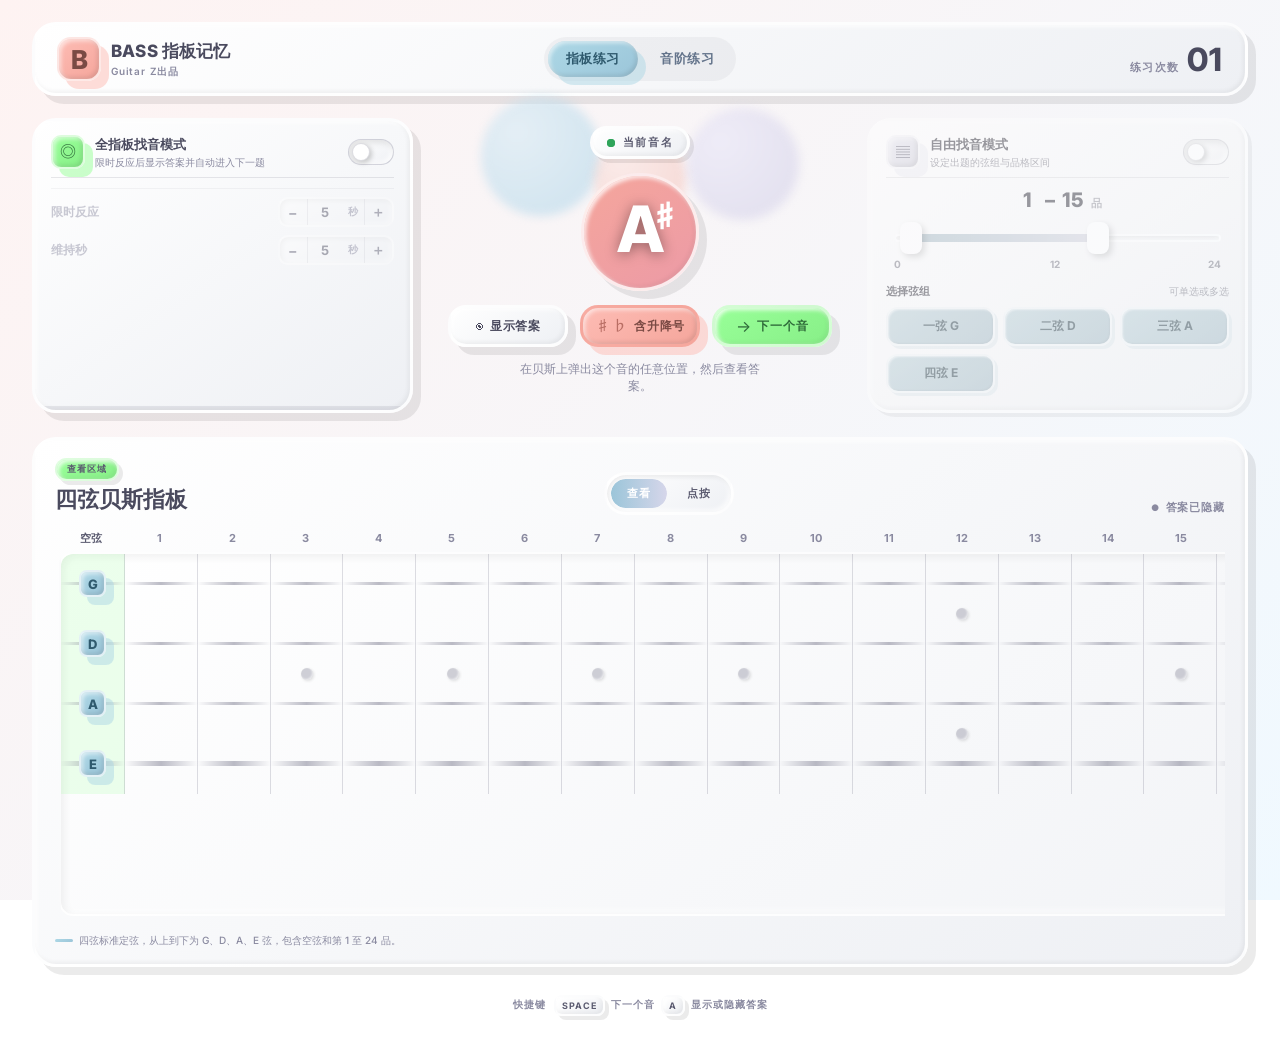
==== commit ef4942af: "移除和弦速查页，并把和弦引擎/音阶指板改为弦数无关 - 删除 chords.html、chord-app.js 及贝斯和弦页专属样式（贝斯中和弦使用场景很少） - index.html / scale" ====
--- a/index.html
+++ b/index.html
@@ -23,7 +23,6 @@
         </a>
         <nav class="tool-nav tabs" aria-label="工具导航">
           <a class="tool-tab active" href="index.html" aria-current="page">指板练习</a>
-          <a class="tool-tab" href="chords.html">和弦速查</a>
           <a class="tool-tab" href="scales.html">音阶练习</a>
         </nav>
         <div class="round-count" aria-live="polite">
--- a/styles.css
+++ b/styles.css
@@ -232,7 +232,7 @@
 .tool-link:active { transform: translateY(1px); }
 .tool-link:focus-visible { outline: 3px solid var(--purple-400); outline-offset: 2px; }
 
-/* 顶栏双 Tab 切换器（指板练习 ↔ 和弦速查） */
+/* 顶栏双 Tab 切换器（指板练习 ↔ 音阶练习） */
 .tool-nav.tabs {
   gap: 4px;
   padding: 4px;
